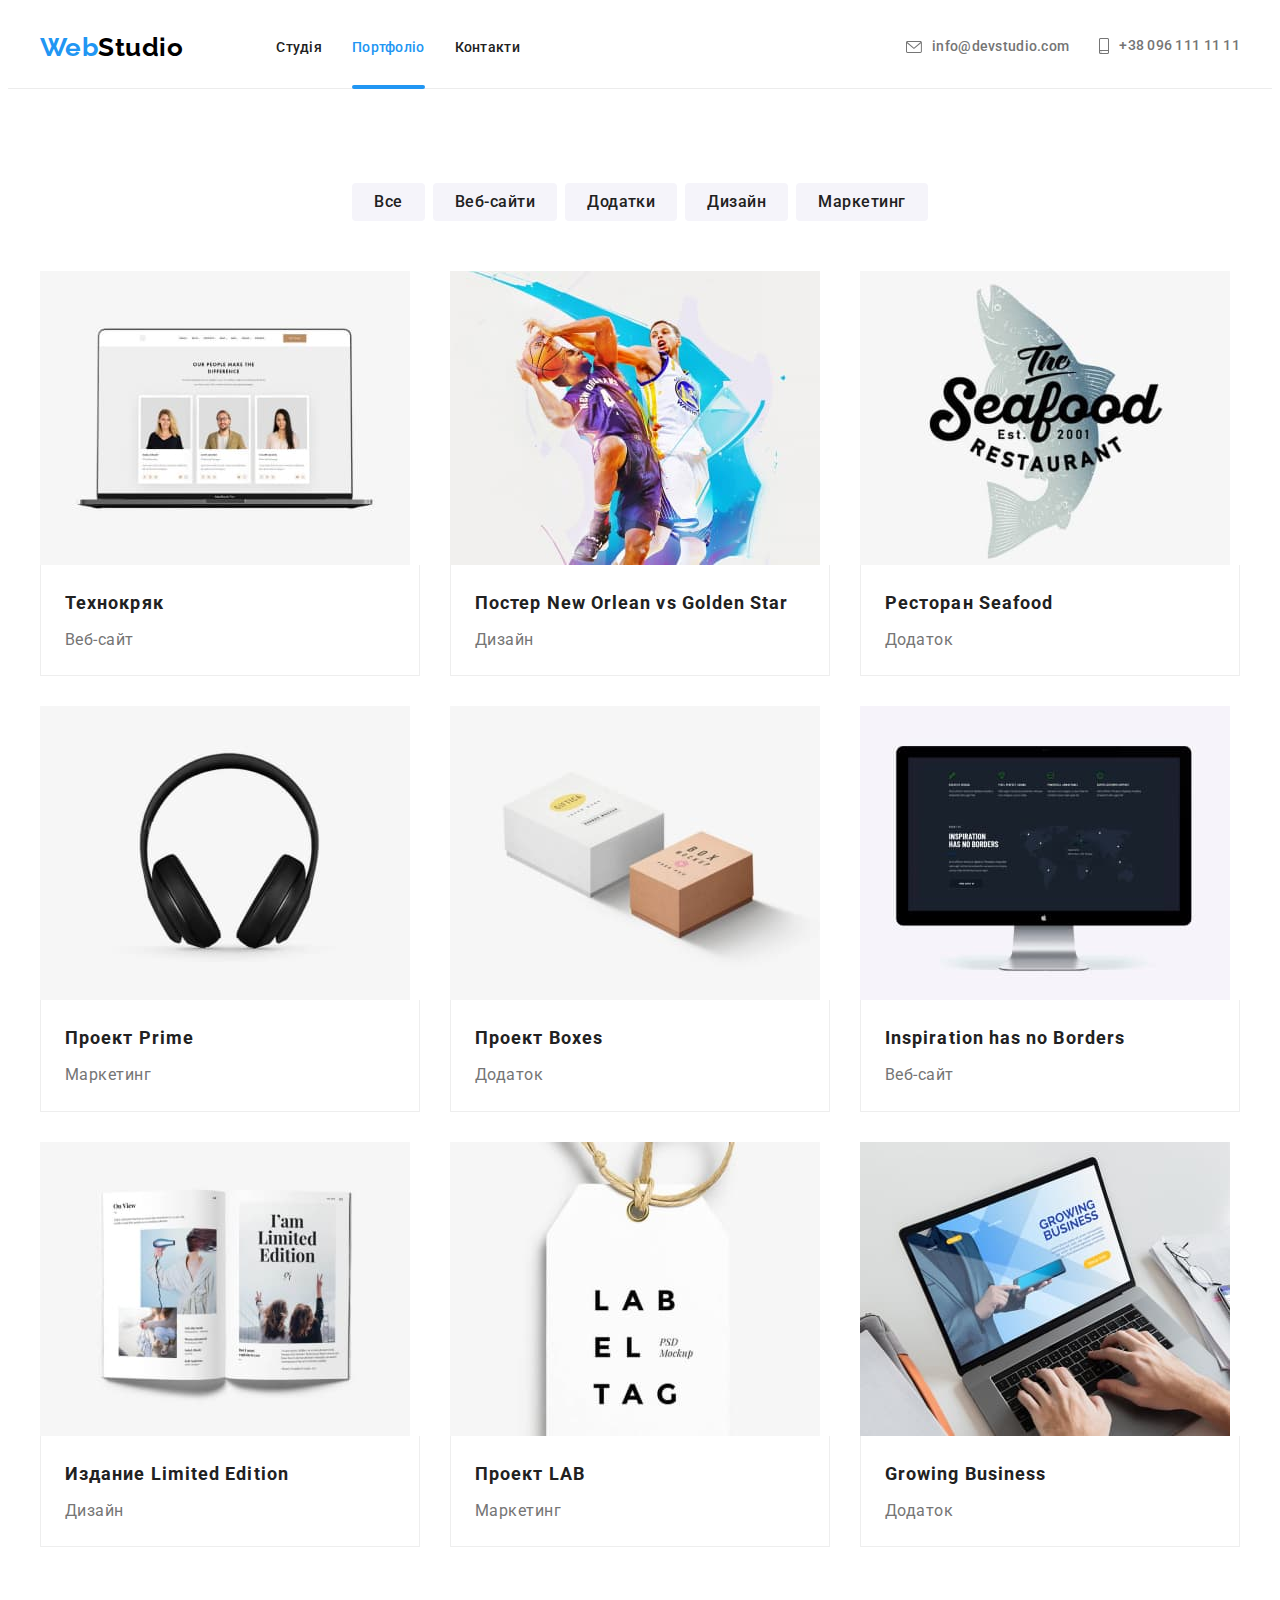
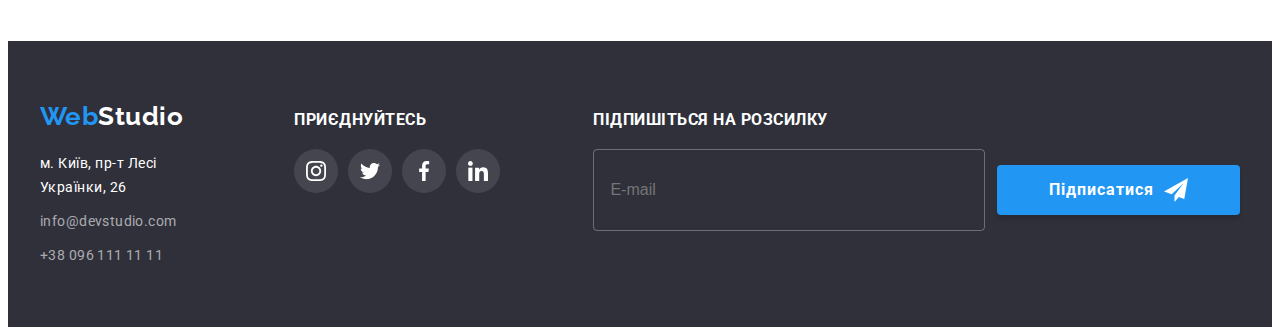
==== portfolio.html @ f442bbdc "Finished to work with a modal window and footer" ====
<!DOCTYPE html>
<html lang="uk">
  <head>
    <meta charset="UTF-8" />
    <meta http-equiv="X-UA-Compatible" content="IE=edge" />
    <meta name="viewport" content="width=device-width, initial-scale=1.0" />
    <link
      href="https://fonts.googleapis.com/css2?family=Raleway:wght@700&family=Roboto:wght@400;500;700;900&display=swap"
      rel="stylesheet"
    />
    <link
      rel="stylesheet"
      href="https://cdnjs.cloudflare.com/ajax/libs/modern-normalize/1.1.0/modern-normalize.min.css"
      integrity="sha512-wpPYUAdjBVSE4KJnH1VR1HeZfpl1ub8YT/NKx4PuQ5NmX2tKuGu6U/JRp5y+Y8XG2tV+wKQpNHVUX03MfMFn9Q=="
      crossorigin="anonymous"
      referrerpolicy="no-referrer"
    />
    <link rel="stylesheet" href="./css/style.css" />
    <title>goit-markup-hw-02</title>
  </head>
  <body>
    <!-- Шапка сайту -->
    <header class="header-page">
      <div class="container header-content">
        <nav class="header-nav">
          <a href="./index.html" class="link logo"
            ><span class="blue-text">Web</span><span class="black-text">Studio</span></a
          >

          <ul class="site-nav list">
            <li class="header-item"><a href="./index.html" class="link">Студія</a></li>
            <li class="header-item">
              <a href="./portfolio.html" class="link current">Портфоліо</a>
            </li>
            <li class="header-item"><a href="" class="link">Контакти</a></li>
          </ul>
        </nav>
        <ul class="tel-mail list">
          <li class="header-item">
            <a href="mailto:info@devstudio.com" class="mail-link link">
              <svg class="header-icon-envelope" width="16" height="12">
                <use href="./images/icons.svg#icon-envelope"></use>
              </svg>
              info@devstudio.com
            </a>
          </li>
          <li class="header-item">
            <a href="tel:+380961111111" class="tel-link link"
              ><svg class="header-icon-phone" width="10" height="16">
                <use href="./images/icons.svg#icon-smartphone"></use>
              </svg>
              +38 096 111 11 11
            </a>
          </li>
        </ul>
      </div>
    </header>
    <main>
      <section class="portfolio">
        <div class="container">
          <h1 hidden>Наші розробки</h1>
          <ul class="but list">
            <li class="but-item"><button type="button" class="btn btn-item">Все</button></li>
            <li class="but-item"><button type="button" class="btn btn-item">Веб-сайти</button></li>
            <li class="but-item"><button type="button" class="btn btn-item">Додатки</button></li>
            <li class="but-item"><button type="button" class="btn btn-item">Дизайн</button></li>
            <li class="but-item"><button type="button" class="btn btn-item">Маркетинг</button></li>
          </ul>
          <ul class="development list">
            <li class="development-item">
              <a href="/" class="development-link link">
                <div class="development-thumb">
                  <img
                    src="./images/img5.jpg"
                    alt="Комп'ютер на якому зображено сайт з фотографіями людей"
                    width="370"
                    height="294"
                    class="development-photo"
                  />
                  <p class="about-resource bedcover">
                    Ресурс пропонує комплексні пропозиції з різним рівнем функціоналу та сервісів.
                    Все це дозволить відвідувачу отримати вичерпні відомості про компанію чи
                    приватну особу.
                  </p>
                </div>

                <div class="development-about">
                  <h2 class="title-project">Технокряк</h2>
                  <p class="sort-project">Веб-сайт</p>
                </div>
              </a>
            </li>
            <li class="development-item">
              <a href="/" class="development-link link"
                ><div class="development-thumb">
                  <img
                    src="./images/img6.jpg"
                    alt="Два баскетболіста,один в одного намагаються забрати м'яч"
                    width="370"
                    height="294"
                    class="development-photo"
                  />
                  <p class="about-resource bedcover">
                    Ресурс пропонує комплексні пропозиції з різним рівнем функціоналу та сервісів.
                    Все це дозволить відвідувачу отримати вичерпні відомості про компанію чи
                    приватну особу.
                  </p>
                </div>

                <div class="development-about">
                  <h2 class="title-project">Постер New Orlean vs Golden Star</h2>
                  <p class="sort-project">Дизайн</p>
                </div>
              </a>
            </li>
            <li class="development-item">
              <a href="/" class="development-link link"
                ><div class="development-thumb">
                  <img
                    src="./images/img7.jpg"
                    alt="Логотип ресторану морської їжі"
                    width="370"
                    height="294"
                    class="development-photo"
                  />
                  <p class="about-resource bedcover">
                    Ресурс пропонує комплексні пропозиції з різним рівнем функціоналу та сервісів.
                    Все це дозволить відвідувачу отримати вичерпні відомості про компанію чи
                    приватну особу.
                  </p>
                </div>

                <div class="development-about">
                  <h2 class="title-project">Ресторан Seafood</h2>
                  <p class="sort-project">Додаток</p>
                </div>
              </a>
            </li>
            <li class="development-item">
              <a href="/" class="development-link link"
                ><div class="development-thumb">
                  <img
                    src="./images/img8.jpg"
                    alt="Навушники"
                    width="370"
                    height="294"
                    class="development-photo"
                  />
                  <p class="about-resource bedcover">
                    Ресурс пропонує комплексні пропозиції з різним рівнем функціоналу та сервісів.
                    Все це дозволить відвідувачу отримати вичерпні відомості про компанію чи
                    приватну особу.
                  </p>
                </div>

                <div class="development-about">
                  <h2 class="title-project">Проект Prime</h2>
                  <p class="sort-project">Маркетинг</p>
                </div>
              </a>
            </li>
            <li class="development-item">
              <a href="/" class="development-link link"
                ><div class="development-thumb">
                  <img
                    src="./images/img9.jpg"
                    alt="Дві коробки"
                    width="370"
                    height="294"
                    class="development-photo"
                  />
                  <p class="about-resource bedcover">
                    Ресурс пропонує комплексні пропозиції з різним рівнем функціоналу та сервісів.
                    Все це дозволить відвідувачу отримати вичерпні відомості про компанію чи
                    приватну особу.
                  </p>
                </div>

                <div class="development-about">
                  <h2 class="title-project">Проект Boxes</h2>
                  <p class="sort-project">Додаток</p>
                </div>
              </a>
            </li>
            <li class="development-item">
              <a href="/" class="development-link link"
                ><div class="development-thumb">
                  <img
                    src="./images/img10.jpg"
                    alt="Екран комп'ютера Епл"
                    width="370"
                    height="294"
                    class="development-photo"
                  />
                  <p class="about-resource bedcover">
                    Ресурс пропонує комплексні пропозиції з різним рівнем функціоналу та сервісів.
                    Все це дозволить відвідувачу отримати вичерпні відомості про компанію чи
                    приватну особу.
                  </p>
                </div>

                <div class="development-about">
                  <h2 class="title-project">Inspiration has no Borders</h2>
                  <p class="sort-project">Веб-сайт</p>
                </div>
              </a>
            </li>
            <li class="development-item">
              <a href="/" class="development-link link"
                ><div class="development-thumb">
                  <img
                    src="./images/img11.jpg"
                    alt="Розгорнута книга"
                    width="370"
                    height="294"
                    class="development-photo"
                  />
                  <p class="about-resource bedcover">
                    Ресурс пропонує комплексні пропозиції з різним рівнем функціоналу та сервісів.
                    Все це дозволить відвідувачу отримати вичерпні відомості про компанію чи
                    приватну особу.
                  </p>
                </div>

                <div class="development-about">
                  <h2 class="title-project">Издание Limited Edition</h2>
                  <p class="sort-project">Дизайн</p>
                </div>
              </a>
            </li>
            <li class="development-item">
              <a href="/" class="development-link link"
                ><div class="development-thumb">
                  <img
                    src="./images/img12.jpg"
                    alt="Етикетка з надписом бренду"
                    width="370"
                    height="294"
                    class="development-photo"
                  />
                  <p class="about-resource bedcover">
                    Ресурс пропонує комплексні пропозиції з різним рівнем функціоналу та сервісів.
                    Все це дозволить відвідувачу отримати вичерпні відомості про компанію чи
                    приватну особу.
                  </p>
                </div>

                <div class="development-about">
                  <h2 class="title-project">Проект LAB</h2>
                  <p class="sort-project">Маркетинг</p>
                </div>
              </a>
            </li>
            <li class="development-item">
              <a href="/" class="development-link link"
                ><div class="development-thumb">
                  <img
                    src="./images/img13.jpg"
                    alt="Руки людини на клавіатурі ноутбука"
                    width="370"
                    height="294"
                    class="development-photo"
                  />
                  <p class="about-resource bedcover">
                    Ресурс пропонує комплексні пропозиції з різним рівнем функціоналу та сервісів.
                    Все це дозволить відвідувачу отримати вичерпні відомості про компанію чи
                    приватну особу.
                  </p>
                </div>

                <div class="development-about">
                  <h2 class="title-project">Growing Business</h2>
                  <p class="sort-project">Додаток</p>
                </div>
              </a>
            </li>
          </ul>
        </div>
      </section>
    </main>
    <!-- Футер -->
    <footer class="footer">
      <div class="container footer-box">
        <div class="footer-address">
          <a href="/" class="link"
            ><span class="blue-text">Web</span><span class="white-text">Studio</span></a
          >
          <address class="address-view">
            м. Київ, пр-т Лесі Українки, 26
            <ul class="tel-mail list">
              <li><a href="mailto:info@devstudio.com" class="link mail">info@devstudio.com</a></li>
              <li class="contacts">
                <a href="tel:+380961111111" class="link tel">+38 096 111 11 11</a>
              </li>
            </ul>
          </address>
        </div>
        <div class="footer-join">
          <h3 class="footer-title">ПРИЄДНУЙТЕСЬ</h3>
          <ul class="footer-soc-list list">
            <li class="footer-soc-item">
              <a href="" class="footer-soc-link link">
                <svg class="footer-soc-icon" width="20" height="20">
                  <use href="./images/icons.svg#icon-instagram"></use>
                </svg>
              </a>
            </li>
            <li class="footer-soc-item">
              <a href="" class="footer-soc-link link">
                <svg class="footer-soc-icon" width="20" height="20">
                  <use href="./images/icons.svg#icon-twitter"></use>
                </svg>
              </a>
            </li>
            <li class="footer-soc-item">
              <a href="" class="footer-soc-link link">
                <svg class="footer-soc-icon" width="20" height="20">
                  <use href="./images/icons.svg#icon-facebook"></use>
                </svg>
              </a>
            </li>
            <li class="footer-soc-item">
              <a href="" class="footer-soc-link link">
                <svg class="footer-soc-icon" width="20" height="20">
                  <use href="./images/icons.svg#icon-linkedin"></use>
                </svg>
              </a>
            </li>
          </ul>
        </div>
        <div class="box-footer-form">
          <p class="footer-title">Підпишіться на розсилку</p>
          <form class="footer-form">
            <input class="join-input" type="email" value="" name="email" placeholder="E-mail" />
            <button type="submit" class="btn form-btn">
              <span>Підписатися</span>
              <svg class="btn-icon" width="24" height="24">
                <use href="./images/icons.svg#icon-icon-send"></use>
              </svg>
            </button>
          </form>
        </div>
      </div>
    </footer>
  </body>
</html>
---- css/style.css ----
/* Головний колір тексту  #757575 */
/* Другорядний колір тексту #212121 */
/* Білий #FFFFFF */
/* Акцент #2196F3 */
/* Другорядний колір фону #F5F4FA */

:root {
  --main-text-color: #757575;
  --secondary-text-color: #212121;
  --accent-color: #2196f3;
  --main-bg-color: #ffffff;
  --secondary-bg-color: #f5f4fa;
}

body {
  font-family: 'Roboto', sans-serif;
  letter-spacing: 0.03em;

  color: var(--main-text-color);
  background: var(--main-bg-color);
}

.list {
  padding: 0;
  margin: 0;
  list-style: none;
}

h1,
h2,
h3,
h4,
p {
  margin-top: 0;
  margin-bottom: 0;
}

.visually-hidden {
  position: absolute;
  white-space: nowrap;
  width: 1px;
  height: 1px;
  overflow: hidden;
  border: 0;
  padding: 0;
  clip: (0 0 0 0);
  clip-path: inset(50%);
  margin: -1px;
}

.container {
  width: 1200px;
  padding-left: 15px;
  padding-right: 15px;
  margin: 0 auto;
  /* outline: solid 2px tomato; */
}

.header-page {
  border-bottom: 1px solid #ececec;
}

.link.logo {
  padding-top: 24px;
  padding-bottom: 25px;
  margin-right: 93px;
}

.header-nav {
  display: flex;
}

.header-content {
  display: flex;
  align-items: center;
}

.site-nav {
  display: flex;
}

.header-page .tel-mail {
  display: flex;
  margin-left: auto;
}

.header-item:not(:last-child) {
  margin-right: 30px;
}

.link {
  text-decoration: none;
}

/*-----------------                   --------------*/
/*----------------- Logo and Site nav --------------*/
/*-----------------                  --------------*/

/* Colors for span */
.blue-text {
  font-family: 'Raleway', sans-serif;
  font-weight: 700;
  font-size: 26px;
  line-height: 1.2;
  color: #2196f3;
}

.black-text {
  color: #000000;
  font-family: 'Raleway', sans-serif;
  font-weight: 700;
  font-size: 26px;
  line-height: 1.2;
}

.white-text {
  color: #ffffff;
  font-family: 'Raleway', sans-serif;
  font-weight: 700;
  font-size: 26px;
  line-height: 1.2;
}

.site-nav .link {
  display: block;
  padding-top: 32px;
  padding-bottom: 32px;

  font-weight: 500;
  font-size: 14px;
  line-height: 1.1;
  letter-spacing: 0.02em;
  color: var(--secondary-text-color);

  transition: color 250ms cubic-bezier(0.4, 0, 0.2, 1);
}
.site-nav .link:hover,
.site-nav .link:focus {
  color: var(--accent-color);
  outline: none;
}
.site-nav .link.current {
  color: var(--accent-color);
}

.link.current {
  position: relative;
}

.current::after {
  content: '';
  display: block;
  position: absolute;
  left: 0;
  bottom: -2px;
  width: 100%;
  height: 4px;
  border-radius: 2px;
  background-color: var(--accent-color);
}

.tel-mail .link {
  display: inline-flex;
  align-items: center;

  font-weight: 500;
  font-size: 14px;
  line-height: 1.1;
  letter-spacing: 0.02em;
  color: var(--main-text-color);

  transition: color 250ms cubic-bezier(0.4, 0, 0.2, 1);
}

.tel-mail .link:hover,
.tel-mail .link:focus {
  color: var(--accent-color);
  outline: none;
}

.header-item {
  fill: var(--main-text-color);
}

.header-icon-envelope,
.header-icon-phone {
  transition: fill 250ms cubic-bezier(0.4, 0, 0.2, 1);
}

.mail-link:hover .header-icon-envelope,
.mail-link:focus .header-icon-envelope {
  fill: var(--accent-color);
}

.tel-link:hover .header-icon-phone,
.tel-link:focus .header-icon-phone {
  fill: var(--accent-color);
}

.header-item .link {
  gap: 10px;

  transition: color 250ms cubic-bezier(0.4, 0, 0.2, 1);
}

/*-----------------                   --------------*/
/*-----------------      HERO        --------------*/
/*-----------------                 --------------*/
.hero {
  text-align: center;
  padding-top: 200px;
  padding-bottom: 200px;

  background-color: #2f303a;
}

.overlay {
  max-width: 1600px;
  max-height: 600px;
  margin-left: auto;
  margin-right: auto;

  background-image: linear-gradient(rgba(47, 48, 58, 0.4), rgba(47, 48, 58, 0.4)),
    url(../images/bg_hero.jpg);
  background-repeat: no-repeat;
  background-size: cover;
}

.hero-title {
  margin: 0 auto 30px;
}

.hero .hero-title {
  font-weight: 900;
  font-size: 44px;
  line-height: 1.4;
  letter-spacing: 0.06em;
  text-transform: uppercase;

  color: #ffffff;
}

.btn.btn-hero {
  min-width: 216px;
  box-shadow: 0px 4px 4px rgba(0, 0, 0, 0.15);
  border-radius: 4px;
  padding: 10px 32px;
}

.btn {
  font-family: inherit;
  font-weight: 700;
  font-size: 16px;
  line-height: 1.9;
  text-align: center;
  letter-spacing: 0.06em;
  cursor: pointer;
  border: none;
  color: #ffffff;
  background-color: var(--accent-color);
  outline: none;

  transition: background-color 250ms cubic-bezier(0.4, 0, 0.2, 1);
}

.btn:hover,
.btn:focus {
  background-color: #188ce8;
}

.back-drop {
  position: fixed;
  top: 0;
  left: 0;
  width: 100%;
  height: 100%;

  background-color: rgba(0, 0, 0, 0.2);

  transition: opacity 250ms cubic-bezier(0.4, 0, 0.2, 1),
    visibility 250ms cubic-bezier(0.4, 0, 0.2, 1);
}

.back-drop.is-hidden .modal {
  transform: translate(-50%, -50%) scale(0);
}

.is-hidden {
  opacity: 0;
  visibility: hidden;
  pointer-events: none;
}

.modal {
  /* display: inline-flex; */
  padding: 40px;
  position: absolute;
  top: 50%;
  left: 50%;
  width: 528px;
  min-height: 581px;

  border-radius: 4px;
  box-shadow: 1px 0px 2px rgba(0, 0, 0, 0.2), 1px 0px 1px rgba(0, 0, 0, 0.14),
    3px 0px 1px rgba(0, 0, 0, 0.12);
  background-color: var(--main-bg-color);

  transform: translate(-50%, -50%) scale(1);
  transition: transform 250ms cubic-bezier(0.4, 0, 0.2, 1);
}

.btn-hero-close {
  display: flex;
  justify-content: center;
  align-items: center;
  position: absolute;
  right: 8px;
  top: 8px;
  width: 30px;
  height: 30px;
  border: 1px solid rgba(0, 0, 0, 0.1);
  border-radius: 50%;
  background-color: transparent;
  cursor: pointer;
  outline: none;
}

.modal-exit {
  transition: fill 250ms cubic-bezier(0.4, 0, 0.2, 1);
}

.btn-hero-close:hover .modal-exit,
.btn-hero-close:focus .modal-exit {
  fill: var(--accent-color);
}

.modal-title {
  text-align: center;
  margin-bottom: 12px;

  font-weight: 700;
  font-size: 20px;
  line-height: 1.17;

  color: var(--secondary-text-color);
}

.modal-label {
  display: inline-block;
  margin-bottom: 4px;
}

.container-inputs {
  display: block;
  margin-bottom: 10px;
  position: relative;
}

.modal-input {
  width: 100%;
  height: 40px;
  padding: 12px 12px 12px 42px;

  border: 1px solid rgba(33, 33, 33, 0.2);
  border-radius: 4px;
  transition: border-color 250ms cubic-bezier(0.4, 0, 0.2, 1);
  cursor: pointer;
  outline: none;
}

.modal-input:not(:placeholder-shown) {
  border-color: var(--accent-color);
}

.modal-input:not(:placeholder-shown) + .modal-icons {
  fill: var(--accent-color);
}

.modal-input:focus {
  border-color: var(--accent-color);
}

.modal-input:focus + .modal-icons {
  fill: var(--accent-color);
}

.container-inputs:hover .modal-icons {
  fill: var(--accent-color);
}

.container-inputs:hover .modal-input {
  border-color: var(--accent-color);
}

/* 
.modal-input:not(:focus):not(:placeholder-shown):valid {
  background-color: rgb(151, 169, 125);
}

.modal-input:not(:focus):not(:placeholder-shown):invalid {
  background-color: rgb(213, 133, 133);
} */

.comment {
  width: 100%;
  height: 120px;
  padding: 12px 16px;
  margin-bottom: 20px;

  font-size: 12px;
  line-height: 1.17;
  letter-spacing: 0.01em;
  border: 1px solid rgba(33, 33, 33, 0.2);
  border-radius: 4px;
  resize: none;
  outline: none;
  transition: border-color 250ms cubic-bezier(0.4, 0, 0.2, 1);
}

.comment::placeholder {
  font-size: 12px;
  line-height: 1.17;
  letter-spacing: 0.01em;
  color: rgba(117, 117, 117, 0.5);
}

.comment:not(:placeholder-shown) {
  border-color: var(--accent-color);
}

.comment:hover,
.comment:focus {
  border-color: var(--accent-color);
}

.agree {
  display: flex;
  margin-bottom: 30px;
  align-items: center;
  justify-content: center;
  font-weight: 400;
  font-size: 14px;
  line-height: 1.7;
}

/* .agree::before {
  content: '';
  width: 16px;
  height: 15px;
  margin-right: 7px;

  border-radius: 2px;
  border: 2px solid var(--secondary-text-color);
}

.modal-checkbox:checked + .agree::before {
  background-color: var(--accent-color);
  border: none;
  background-image: url(../images/check.svg);
} */

.agree span {
  display: flex;
  align-items: center;
  justify-content: center;

  width: 16px;
  height: 15px;
  margin-right: 7px;

  border-radius: 2px;
  border: 2px solid var(--secondary-text-color);
}

.agree-icon {
  fill: transparent;
}

.modal-checkbox:checked + .agree span {
  background-color: var(--accent-color);
  border: none;
}

.modal-checkbox:checked + .agree span .agree-icon {
  fill: var(--main-bg-color);
}

.agree-link {
  color: var(--accent-color);
}

.container-checkbox {
  display: flex;
  flex-direction: column;
}

.form-btn {
  display: flex;
  align-items: center;
  min-width: 200px;
  min-height: 50px;
  padding: 10px 52px;
  margin-left: auto;
  margin-right: auto;

  border-radius: 4px;
  box-shadow: 0px 4px 4px rgba(0, 0, 0, 0.15);
}

.modal-icons {
  position: absolute;
  left: 12px;
  top: 50%;
  transform: translateY(-50%);
  transition: fill 250ms cubic-bezier(0.4, 0, 0.2, 1);
}

/*-----------------                   --------------*/
/*-----------------   SECTIONS       --------------*/
/*-----------------                  --------------*/

.section.features {
  padding-top: 94px;
  padding-bottom: 94px;
}

.list.features {
  display: flex;
}

.features-item {
  width: 270px;
}

.features-icons {
  display: flex;
  justify-content: center;
  align-items: center;
  height: 120px;
  margin-bottom: 30px;

  border-radius: 4px;
  background-color: var(--secondary-bg-color);
}

/* .features-item::before {
  display: block;
  margin-bottom: 30px;
  border-radius: 4px;
  content: '';
  height: 120px;
  background-repeat: no-repeat;
  background-position: center;
  background-color: var(--secondary-bg-color);
} */

/* .icon-antenna::before {
  background-image: url(../images/antenna.svg);
}

.icon-clock::before {
  background-image: url(../images/clock.svg);
}

.icon-diagram::before {
  background-image: url(../images/diagram.svg);
}

.icon-astronaut::before {
  background-image: url(../images/astronaut.svg);
} */

.features-item:not(:last-child) {
  margin-right: 30px;
}

.section-work {
  padding-bottom: 94px;
}

.section-title {
  text-align: center;
  font-weight: 700;
  font-size: 36px;
  line-height: 1.2;
  color: var(--secondary-text-color);
}

.section-title.work {
  margin-bottom: 50px;
}

.work.list {
  display: flex;
}

.work-photo {
  display: block;
}

.work-item {
  width: calc((100% - 60px) / 3);
}

.work-item:not(:last-child) {
  margin-right: 30px;
}

.work-thumb {
  position: relative;
}

.about-work-item {
  position: absolute;
  display: flex;
  align-items: center;
  justify-content: center;
  bottom: 0;
  width: 100%;
  height: 70px;

  background-color: rgba(47, 48, 58, 0.8);
}

.about-work-text {
  text-align: center;
  text-transform: uppercase;
  font-weight: 700;
  font-size: 14px;
  line-height: 1.14;

  color: var(--main-bg-color);
}

.title {
  margin-bottom: 10px;

  font-weight: 700;
  font-size: 14px;
  line-height: 1.1;
  text-transform: uppercase;

  color: var(--secondary-text-color);
}

.variable-section {
  padding-top: 94px;
  padding-bottom: 94px;

  background-color: var(--secondary-bg-color);
}

.team {
  margin-bottom: 50px;
}

.team-roster {
  display: flex;
  flex-wrap: wrap;
}

.team-item {
  width: calc((100% - 90px) / 4);
  border-radius: 0px 0px 4px 4px;
  box-shadow: 0px 2px 1px rgba(0, 0, 0, 0.2), 0px 1px 1px rgba(0, 0, 0, 0.14),
    0px 1px 3px rgba(0, 0, 0, 0.12);
}

.team-item:not(:last-child) {
  margin-right: 30px;
}

.team-frame {
  padding-top: 30px;
  padding-bottom: 30px;
  border-radius: 0px 0px 4px 4px;
  background: #ffffff;
}

.title-person {
  margin-bottom: 10px;

  font-weight: 500;
  font-size: 16px;
  line-height: 1.2;
  text-align: center;

  color: var(--secondary-text-color);
}

.person-photo {
  display: block;
}

.description-text {
  font-weight: 400;
  font-size: 14px;
  line-height: 1.7;
}

.qualification {
  margin-bottom: 16px;

  font-weight: 400;
  font-size: 16px;
  line-height: 1.2;
  text-align: center;
}

.social-networks {
  display: flex;
  justify-content: center;
  gap: 10px;
}

.social-networks-link {
  width: 44px;
  height: 44px;
  border-radius: 50%;
  /* background-color: tomato; */
  display: flex;
  justify-content: center;
  align-items: center;

  transition: background-color 250ms cubic-bezier(0.4, 0, 0.2, 1);
}

.social-networks-link:hover,
.social-networks-link:focus {
  background-color: var(--accent-color);
  outline: none;
}

.social-networks-icon,
.customers-icon {
  fill: rgba(175, 177, 184, 1);

  transition: fill 250ms cubic-bezier(0.4, 0, 0.2, 1);
}

.social-networks-link:hover .social-networks-icon,
.social-networks-link:focus .social-networks-icon {
  fill: var(--main-bg-color);
}

.section-customers {
  padding-top: 96px;
  padding-bottom: 94px;
}

.section-title.customers {
  margin-bottom: 50px;
}

.customers-list {
  display: flex;
  flex-wrap: wrap;
  justify-content: center;
  gap: 30px;
}

/* .customers-item:not(:last-child) {
  margin-right: 30px;
} */

.customers-link {
  display: flex;
  align-items: center;
  justify-content: center;

  width: 170px;
  height: 92px;
  border: solid 1px rgba(175, 177, 184, 1);
  border-radius: 4px;

  transition: border 250ms cubic-bezier(0.4, 0, 0.2, 1);
}

.customers-link:hover,
.customers-link:focus {
  border: solid 1px var(--accent-color);
  outline: none;
}

.customers-link:hover .customers-icon,
.customers-link:focus .customers-icon {
  fill: var(--accent-color);
}

/*-----------------                   --------------*/
/*-----------------       Footer     --------------*/
/*-----------------                  --------------*/
.footer {
  background-color: #2f303a;
  padding-top: 60px;
  padding-bottom: 60px;
}

.address-view {
  margin-top: 20px;

  color: #ffffff;
  font-style: normal;
  font-weight: 400;
  font-size: 14px;
  line-height: 1.7;
}

.address-view .tel-mail {
  margin-top: 10px;
}

address .tel-mail .link {
  color: rgba(255, 255, 255, 0.6);
  font-style: normal;
  font-weight: 400;
  font-size: 14px;
  line-height: 1.7;
  letter-spacing: 0.03em;
}

.contacts {
  margin-top: 10px;
}

.footer-box {
  display: flex;
  align-items: baseline;
}

.footer-address {
  margin-right: 70px;
}

.footer-join {
  margin-right: 93px;
}

.footer-title {
  margin-bottom: 20px;

  color: rgba(255, 255, 255, 1);
  font-weight: 700;
  font-size: 16px;
  line-height: 1.14;
  text-align: left;
  text-transform: uppercase;
}

.footer-soc-list {
  display: flex;
  gap: 10px;
}

.footer-soc-link {
  display: flex;
  align-items: center;
  justify-content: center;

  width: 44px;
  height: 44px;
  background-color: rgba(255, 255, 255, 0.1);
  border-radius: 50%;

  transition: background-color 250ms cubic-bezier(0.4, 0, 0.2, 1);
}

.footer-soc-icon {
  fill: var(--main-bg-color);
}

.footer-soc-link:hover,
.footer-soc-link:focus {
  background-color: var(--accent-color);
  outline: none;
}

.footer-soc-link:hover .footer-soc-icon,
.footer-soc-link:focus .footer-soc-icon {
  fill: var(--main-bg-color);
}

.footer-form {
  display: inline-flex;
  align-items: center;
}

.footer-label {
  display: block;
  margin-bottom: 20px;

  color: rgba(255, 255, 255, 1);
  font-weight: 700;
  font-size: 16px;
  line-height: 1.14;
  text-align: left;
  text-transform: uppercase;
}

.join-input {
  width: 358px;
  height: 50px;
  padding: 15px 16px;
  margin-right: 12px;
  font-size: 16px;
  line-height: 1.25;
  color: rgba(255, 255, 255, 0.6);

  border-radius: 4px;
  border: 1px solid rgba(255, 255, 255, 0.3);
  background-color: transparent;
  outline: none;
}

.btn-icon {
  margin-left: 10px;
}

/*                      */
/* Second page of Site */
/*                    */
.portfolio {
  padding-top: 94px;
  padding-bottom: 94px;
}

.development.list {
  display: flex;
  flex-wrap: wrap;
}

.development-item {
  width: calc((100% - 60px) / 3);
  margin-right: 30px;
  margin-bottom: 30px;

  background: #ffffff;
}

.development-item:nth-child(3n) {
  margin-right: 0;
}

.development-item:nth-last-child(-n + 3) {
  margin-bottom: 0;
}

.development-link {
  display: block;
  transition: box-shadow 250ms cubic-bezier(0.4, 0, 0.2, 1);
}

.development-link:hover,
.development-link:focus {
  box-shadow: 0px 4px 4px rgb(0 0 0 / 25%);
  outline: none;
}

.title-project {
  color: var(--secondary-text-color);
  font-weight: 700;
  font-size: 18px;
  line-height: 2;
  letter-spacing: 0.06em;
}

.sort-project {
  margin-top: 4px;

  color: var(--main-text-color);
  font-weight: 400;
  font-size: 16px;
  line-height: 1.9;
}

.development-photo {
  display: block;
}

.development-about {
  padding: 20px 24px;
  border-right: 1px solid #eeeeee;
  border-left: 1px solid #eeeeee;
  border-bottom: 1px solid #eeeeee;
}

.but.list {
  margin-bottom: 50px;

  display: flex;
  justify-content: center;
}

.but-item:not(:last-child) {
  margin-right: 8px;
}

.but-item {
  border-radius: 4px;
  transition: box-shadow 250ms cubic-bezier(0.4, 0, 0.2, 1);
}

.but-item:hover,
.but-item:focus {
  box-shadow: 0px 4px 4px rgba(0, 0, 0, 0.25);
}

.list .btn-item {
  padding: 6px 22px;
  border-radius: 4px;
  border-color: transparent;

  background-color: var(--secondary-bg-color);
  color: var(--secondary-text-color);

  transition: box-shadow 250ms cubic-bezier(0.4, 0, 0.2, 1),
    background-color 250ms cubic-bezier(0.4, 0, 0.2, 1), color 250ms cubic-bezier(0.4, 0, 0.2, 1);
}

.list .btn-item:hover,
.list .btn-item:focus {
  box-shadow: 0px 3px 1px rgba(0, 0, 0, 0.1), 0px 1px 2px rgba(0, 0, 0, 0.08),
    0px 2px 2px rgba(0, 0, 0, 0.12);

  background-color: var(--accent-color);
  color: #ffffff;
  outline: none;
}

.portfolio .btn-item {
  font-family: inherit;
  font-weight: 500;
  font-size: 16px;
  line-height: 1.6;
  text-align: center;
  letter-spacing: 0.03em;
}

.development-thumb {
  position: relative;
  overflow: hidden;
}

.about-resource {
  display: flex;
  position: absolute;
  top: 0;
  height: 100%;
  width: 100%;
  padding: 63px 24px;

  font-weight: 400;
  font-size: 18px;
  line-height: 1.55;
  color: var(--main-bg-color);
  background-color: rgba(33, 150, 243, 0.9);

  transform: translateY(101%);
  transition: transform 250ms cubic-bezier(0.4, 0, 0.2, 1);
  overflow: auto;
}

.development-link:hover .bedcover,
.development-link:focus .bedcover {
  transform: translateY(0);
  outline: none;
}

/* .menu {
  margin-top: 200px;
  padding: 0;
  list-style: none;

  display: flex;
}

.menu-item {
  position: relative;

  margin: 15px;
  outline: 2px solid tomato;
}

.menu-link {
  display: block;
  padding: 15px;

  text-decoration: none;
  background-color: teal;
  color: #ffffff;
}

.submenu {
  position: absolute;
  left: 0%;
  top: 100%;
  width: 100%;
  padding: 10px;
  margin: 0;
  list-style: none;

  background-color: #ccc;

  display: none;
}

.menu-item:hover .submenu {
  display: block;
}

.menu-item:hover .menu-link {
  background-color: green;
} */

/* .example {
  display: flex;
  flex-direction: column;
  padding: 500px;
}

.example-link {
  display: block;
}

.btn-join {
  position: relative;
  display: inline-flex;
  align-items: center;
  justify-content: center;
  height: 50px;
  border: none;
  border-radius: 4px;
  color: #f5f4fa;

  background-color: tomato;
  transition-property: background-color;
  transition-duration: 250ms;
  transition-timing-function: cubic-bezier(0.4, 0, 0.2, 1);
  overflow: hidden;
}

.btn-join:hover,
.btn-join:focus {
  background-color: #2196f3;
}

.btn-join::before {
  content: '';
  display: inline-block;
  margin-right: 15px;
  width: 20px;
  height: 20px;

  background-image: url(../images/envelope.svg);
  background-repeat: no-repeat;
  background-size: contain;

  transition: transform 250ms cubic-bezier(0.4, 0, 0.2, 1) 1000ms;
}

.btn-join::after {
  position: absolute;
  top: 50%;
  left: 28.5%;
  content: '';
  display: inline-block;
  width: 20px;
  height: 20px;

  background-color: #eeeeee;

  transform: translateY(calc(-50% + 35px));
  transition: transform 1000ms cubic-bezier(0.4, 0, 0.2, 1) 1000ms;
}

.btn-join:hover::after {
  transform: translateY(-50%);
}

.btn-join:hover::before {
  transform: translateY(-50px);
}

.animation {
  margin-top: 10px;
  width: 100px;
  height: 100px;
  animation-name: changeBgColor;
  animation-duration: 3000ms;
  animation-iteration-count: infinite;
}

@keyframes changeBgColor {
  0% {
    background-color: teal;
  }

  50% {
    background-color: orange;
  }

  100% {
    background-color: deepskyblue;
  }
} */
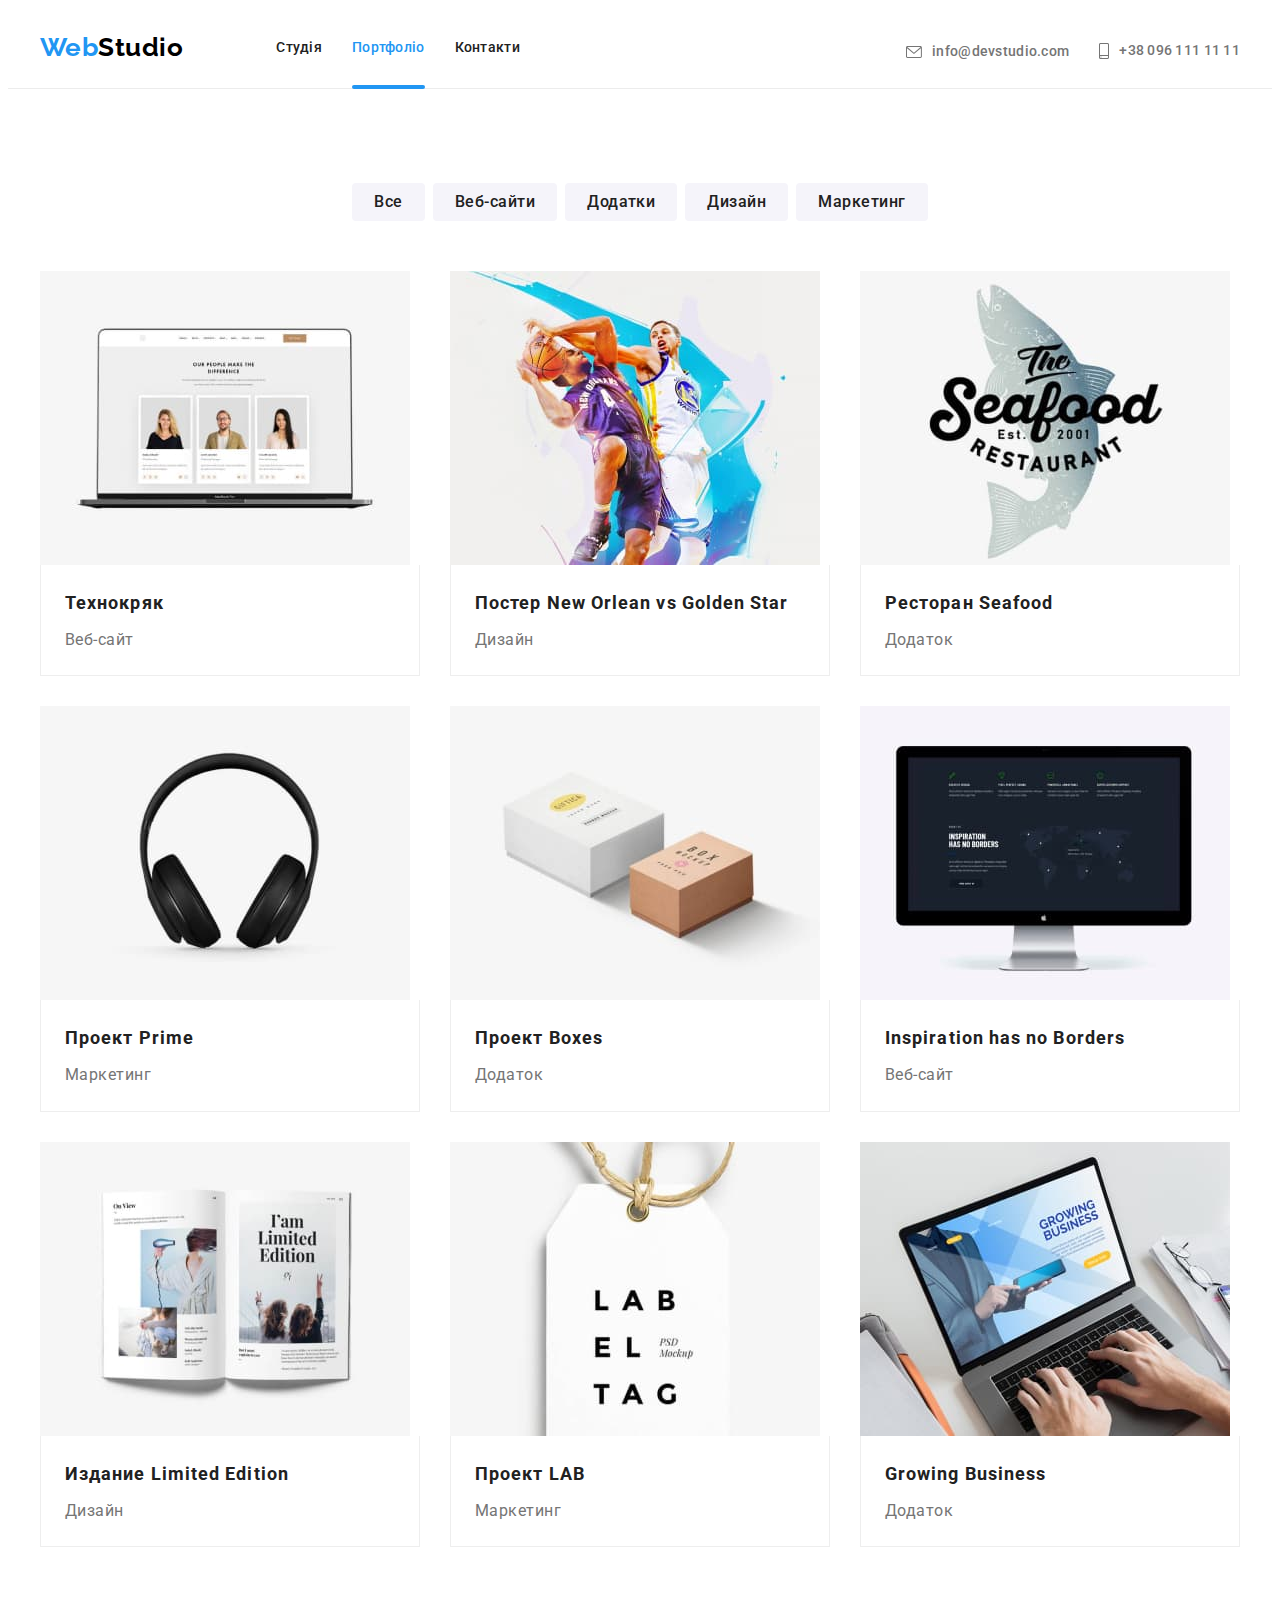
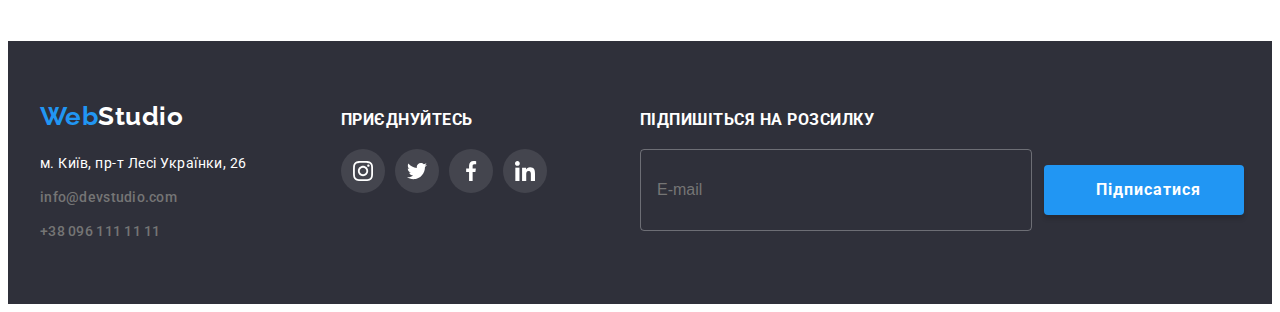
==== commit f9280494: "Finished homework number 6" ====
--- a/portfolio.html
+++ b/portfolio.html
@@ -16,6 +16,7 @@
       referrerpolicy="no-referrer"
     />
     <link rel="stylesheet" href="./css/style.css" />
+    <link rel="stylesheet" href="./css/main.min.css" />
     <title>goit-markup-hw-02</title>
   </head>
   <body>
@@ -35,7 +36,7 @@
             <li class="header-item"><a href="" class="link">Контакти</a></li>
           </ul>
         </nav>
-        <ul class="tel-mail list">
+        <ul class="contacts list">
           <li class="header-item">
             <a href="mailto:info@devstudio.com" class="mail-link link">
               <svg class="header-icon-envelope" width="16" height="12">
@@ -287,9 +288,9 @@
           >
           <address class="address-view">
             м. Київ, пр-т Лесі Українки, 26
-            <ul class="tel-mail list">
+            <ul class="contacts list">
               <li><a href="mailto:info@devstudio.com" class="link mail">info@devstudio.com</a></li>
-              <li class="contacts">
+              <li class="tel-number">
                 <a href="tel:+380961111111" class="link tel">+38 096 111 11 11</a>
               </li>
             </ul>
--- a/css/style.css
+++ b/css/style.css
@@ -3,93 +3,8 @@
 /* Білий #FFFFFF */
 /* Акцент #2196F3 */
 /* Другорядний колір фону #F5F4FA */
-
 :root {
-  --main-text-color: #757575;
-  --secondary-text-color: #212121;
-  --accent-color: #2196f3;
-  --main-bg-color: #ffffff;
-  --secondary-bg-color: #f5f4fa;
-}
-
-body {
-  font-family: 'Roboto', sans-serif;
-  letter-spacing: 0.03em;
-
-  color: var(--main-text-color);
-  background: var(--main-bg-color);
-}
-
-.list {
-  padding: 0;
-  margin: 0;
-  list-style: none;
-}
-
-h1,
-h2,
-h3,
-h4,
-p {
-  margin-top: 0;
-  margin-bottom: 0;
-}
-
-.visually-hidden {
-  position: absolute;
-  white-space: nowrap;
-  width: 1px;
-  height: 1px;
-  overflow: hidden;
-  border: 0;
-  padding: 0;
-  clip: (0 0 0 0);
-  clip-path: inset(50%);
-  margin: -1px;
-}
-
-.container {
-  width: 1200px;
-  padding-left: 15px;
-  padding-right: 15px;
-  margin: 0 auto;
-  /* outline: solid 2px tomato; */
-}
-
-.header-page {
-  border-bottom: 1px solid #ececec;
-}
-
-.link.logo {
-  padding-top: 24px;
-  padding-bottom: 25px;
-  margin-right: 93px;
-}
-
-.header-nav {
-  display: flex;
-}
-
-.header-content {
-  display: flex;
-  align-items: center;
-}
-
-.site-nav {
-  display: flex;
-}
-
-.header-page .tel-mail {
-  display: flex;
-  margin-left: auto;
-}
-
-.header-item:not(:last-child) {
-  margin-right: 30px;
-}
-
-.link {
-  text-decoration: none;
+  --main-transition-duration: 250ms;
 }
 
 /*-----------------                   --------------*/
@@ -97,176 +12,14 @@
 /*-----------------                  --------------*/
 
 /* Colors for span */
-.blue-text {
-  font-family: 'Raleway', sans-serif;
-  font-weight: 700;
-  font-size: 26px;
-  line-height: 1.2;
-  color: #2196f3;
-}
-
-.black-text {
-  color: #000000;
-  font-family: 'Raleway', sans-serif;
-  font-weight: 700;
-  font-size: 26px;
-  line-height: 1.2;
-}
-
-.white-text {
-  color: #ffffff;
-  font-family: 'Raleway', sans-serif;
-  font-weight: 700;
-  font-size: 26px;
-  line-height: 1.2;
-}
-
-.site-nav .link {
-  display: block;
-  padding-top: 32px;
-  padding-bottom: 32px;
-
-  font-weight: 500;
-  font-size: 14px;
-  line-height: 1.1;
-  letter-spacing: 0.02em;
-  color: var(--secondary-text-color);
-
-  transition: color 250ms cubic-bezier(0.4, 0, 0.2, 1);
-}
-.site-nav .link:hover,
-.site-nav .link:focus {
-  color: var(--accent-color);
-  outline: none;
-}
-.site-nav .link.current {
-  color: var(--accent-color);
-}
-
-.link.current {
-  position: relative;
-}
-
-.current::after {
-  content: '';
-  display: block;
-  position: absolute;
-  left: 0;
-  bottom: -2px;
-  width: 100%;
-  height: 4px;
-  border-radius: 2px;
-  background-color: var(--accent-color);
-}
-
-.tel-mail .link {
-  display: inline-flex;
-  align-items: center;
-
-  font-weight: 500;
-  font-size: 14px;
-  line-height: 1.1;
-  letter-spacing: 0.02em;
-  color: var(--main-text-color);
-
-  transition: color 250ms cubic-bezier(0.4, 0, 0.2, 1);
-}
-
-.tel-mail .link:hover,
-.tel-mail .link:focus {
-  color: var(--accent-color);
-  outline: none;
-}
-
-.header-item {
-  fill: var(--main-text-color);
-}
-
-.header-icon-envelope,
-.header-icon-phone {
-  transition: fill 250ms cubic-bezier(0.4, 0, 0.2, 1);
-}
-
-.mail-link:hover .header-icon-envelope,
-.mail-link:focus .header-icon-envelope {
-  fill: var(--accent-color);
-}
-
-.tel-link:hover .header-icon-phone,
-.tel-link:focus .header-icon-phone {
-  fill: var(--accent-color);
-}
-
-.header-item .link {
-  gap: 10px;
-
-  transition: color 250ms cubic-bezier(0.4, 0, 0.2, 1);
-}
 
 /*-----------------                   --------------*/
 /*-----------------      HERO        --------------*/
 /*-----------------                 --------------*/
-.hero {
-  text-align: center;
-  padding-top: 200px;
-  padding-bottom: 200px;
-
-  background-color: #2f303a;
-}
-
-.overlay {
-  max-width: 1600px;
-  max-height: 600px;
-  margin-left: auto;
-  margin-right: auto;
-
-  background-image: linear-gradient(rgba(47, 48, 58, 0.4), rgba(47, 48, 58, 0.4)),
-    url(../images/bg_hero.jpg);
-  background-repeat: no-repeat;
-  background-size: cover;
-}
-
-.hero-title {
-  margin: 0 auto 30px;
-}
-
-.hero .hero-title {
-  font-weight: 900;
-  font-size: 44px;
-  line-height: 1.4;
-  letter-spacing: 0.06em;
-  text-transform: uppercase;
-
-  color: #ffffff;
-}
-
-.btn.btn-hero {
-  min-width: 216px;
-  box-shadow: 0px 4px 4px rgba(0, 0, 0, 0.15);
-  border-radius: 4px;
-  padding: 10px 32px;
-}
-
-.btn {
-  font-family: inherit;
-  font-weight: 700;
-  font-size: 16px;
-  line-height: 1.9;
-  text-align: center;
-  letter-spacing: 0.06em;
-  cursor: pointer;
-  border: none;
-  color: #ffffff;
-  background-color: var(--accent-color);
-  outline: none;
-
-  transition: background-color 250ms cubic-bezier(0.4, 0, 0.2, 1);
-}
-
-.btn:hover,
-.btn:focus {
-  background-color: #188ce8;
-}
+
+/*-----------------                   --------------*/
+/*-----------------      MODAL       --------------*/
+/*-----------------                 --------------*/
 
 .back-drop {
   position: fixed;
@@ -298,7 +51,7 @@
   top: 50%;
   left: 50%;
   width: 528px;
-  min-height: 581px;
+  height: 581px;
 
   border-radius: 4px;
   box-shadow: 1px 0px 2px rgba(0, 0, 0, 0.2), 1px 0px 1px rgba(0, 0, 0, 0.14),
@@ -345,9 +98,18 @@
   color: var(--secondary-text-color);
 }
 
+.modal-form {
+  display: flex;
+  flex-direction: column;
+}
+
 .modal-label {
   display: inline-block;
   margin-bottom: 4px;
+
+  font-size: 12px;
+  line-height: 1.17;
+  letter-spacing: 0.01em;
 }
 
 .container-inputs {
@@ -424,9 +186,9 @@
   color: rgba(117, 117, 117, 0.5);
 }
 
-.comment:not(:placeholder-shown) {
+/* .comment:not(:placeholder-shown) {
   border-color: var(--accent-color);
-}
+} */
 
 .comment:hover,
 .comment:focus {
@@ -441,6 +203,19 @@
   font-weight: 400;
   font-size: 14px;
   line-height: 1.7;
+  transition: color 250ms var(--main-transition-timing-function);
+}
+
+.modal-checkbox:focus + .agree span {
+  border-color: var(--accent-color);
+}
+
+.modal-checkbox:focus + .agree {
+  color: var(--accent-color);
+}
+
+.modal-checkbox:focus + .agree .agree-link {
+  color: var(--main-text-color);
 }
 
 /* .agree::before {
@@ -470,6 +245,7 @@
 
   border-radius: 2px;
   border: 2px solid var(--secondary-text-color);
+  transition: border-color 250ms var(--main-transition-timing-function);
 }
 
 .agree-icon {
@@ -487,6 +263,7 @@
 
 .agree-link {
   color: var(--accent-color);
+  transition: color 250ms var(--main-transition-timing-function);
 }
 
 .container-checkbox {
@@ -497,8 +274,8 @@
 .form-btn {
   display: flex;
   align-items: center;
-  min-width: 200px;
-  min-height: 50px;
+  width: 200px;
+  height: 50px;
   padding: 10px 52px;
   margin-left: auto;
   margin-right: auto;
@@ -512,7 +289,7 @@
   left: 12px;
   top: 50%;
   transform: translateY(-50%);
-  transition: fill 250ms cubic-bezier(0.4, 0, 0.2, 1);
+  transition: fill 250ms var(--main-transition-timing-function);
 }
 
 /*-----------------                   --------------*/
@@ -823,12 +600,17 @@
   margin-top: 10px;
 }
 
+.contacts.list {
+  margin-top: 10px;
+}
+
 .footer-box {
   display: flex;
   align-items: baseline;
 }
 
 .footer-address {
+  min-width: 231px;
   margin-right: 70px;
 }
 
@@ -1066,140 +848,6 @@
   outline: none;
 }
 
-/* .menu {
-  margin-top: 200px;
-  padding: 0;
-  list-style: none;
-
-  display: flex;
-}
-
-.menu-item {
-  position: relative;
-
-  margin: 15px;
-  outline: 2px solid tomato;
-}
-
-.menu-link {
-  display: block;
-  padding: 15px;
-
-  text-decoration: none;
-  background-color: teal;
-  color: #ffffff;
-}
-
-.submenu {
-  position: absolute;
-  left: 0%;
-  top: 100%;
-  width: 100%;
-  padding: 10px;
-  margin: 0;
-  list-style: none;
-
-  background-color: #ccc;
-
-  display: none;
-}
-
-.menu-item:hover .submenu {
-  display: block;
-}
-
-.menu-item:hover .menu-link {
-  background-color: green;
-} */
-
-/* .example {
-  display: flex;
-  flex-direction: column;
-  padding: 500px;
-}
-
-.example-link {
-  display: block;
-}
-
-.btn-join {
-  position: relative;
-  display: inline-flex;
-  align-items: center;
-  justify-content: center;
-  height: 50px;
-  border: none;
-  border-radius: 4px;
-  color: #f5f4fa;
-
-  background-color: tomato;
-  transition-property: background-color;
-  transition-duration: 250ms;
-  transition-timing-function: cubic-bezier(0.4, 0, 0.2, 1);
-  overflow: hidden;
-}
-
-.btn-join:hover,
-.btn-join:focus {
-  background-color: #2196f3;
-}
-
-.btn-join::before {
-  content: '';
-  display: inline-block;
-  margin-right: 15px;
-  width: 20px;
-  height: 20px;
-
-  background-image: url(../images/envelope.svg);
-  background-repeat: no-repeat;
-  background-size: contain;
-
-  transition: transform 250ms cubic-bezier(0.4, 0, 0.2, 1) 1000ms;
-}
-
-.btn-join::after {
-  position: absolute;
-  top: 50%;
-  left: 28.5%;
-  content: '';
-  display: inline-block;
-  width: 20px;
-  height: 20px;
-
-  background-color: #eeeeee;
-
-  transform: translateY(calc(-50% + 35px));
-  transition: transform 1000ms cubic-bezier(0.4, 0, 0.2, 1) 1000ms;
-}
-
-.btn-join:hover::after {
-  transform: translateY(-50%);
-}
-
-.btn-join:hover::before {
-  transform: translateY(-50px);
-}
-
-.animation {
+.tel-number {
   margin-top: 10px;
-  width: 100px;
-  height: 100px;
-  animation-name: changeBgColor;
-  animation-duration: 3000ms;
-  animation-iteration-count: infinite;
-}
-
-@keyframes changeBgColor {
-  0% {
-    background-color: teal;
-  }
-
-  50% {
-    background-color: orange;
-  }
-
-  100% {
-    background-color: deepskyblue;
-  }
-} */
+}
--- a/css/main.min.css
+++ b/css/main.min.css
@@ -0,0 +1 @@
+:root{--main-text-color: #757575;--secondary-text-color: #212121;--accent-color: #2196f3;--main-bg-color: #ffffff;--secondary-bg-color: #f5f4fa;--main-transition-duration: 4050ms;--main-transition-timing-function: cubic-bezier(0.4, 0, 0.2, 1)}body{font-family:"Roboto",sans-serif;letter-spacing:.03em;color:var(--main-text-color);background:var(--main-bg-color)}.list{padding:0;margin:0;list-style:none}h1,h2,h3,h4,p{margin-top:0;margin-bottom:0}.visually-hidden{position:absolute;white-space:nowrap;width:1px;height:1px;overflow:hidden;border:0;padding:0;clip:0 0 0 0;-webkit-clip-path:inset(50%);clip-path:inset(50%);margin:-1px}.link{text-decoration:none}.container{width:1200px;padding-left:15px;padding-right:15px;margin:0 auto}.section-title{text-align:center;font-weight:700;font-size:36px;line-height:1.2;color:var(--secondary-text-color)}.btn{font-family:inherit;font-weight:700;font-size:16px;line-height:1.9;text-align:center;letter-spacing:.06em;cursor:pointer;border:none;color:#fff;background-color:var(--accent-color);outline:none;-webkit-transition:background-color 250ms cubic-bezier(0.4, 0, 0.2, 1);transition:background-color 250ms cubic-bezier(0.4, 0, 0.2, 1)}.btn:hover,.btn:focus{background-color:#188ce8}.header-page{border-bottom:1px solid #ececec}.header-content{display:-webkit-box;display:-ms-flexbox;display:flex;-webkit-box-align:center;-ms-flex-align:center;align-items:center}.header-nav{display:-webkit-box;display:-ms-flexbox;display:flex}.link.logo{padding-top:24px;padding-bottom:25px;margin-right:93px}.blue-text{font-family:"Raleway",sans-serif;font-weight:700;font-size:26px;line-height:1.2;color:#2196f3}.black-text{color:#000;font-family:"Raleway",sans-serif;font-weight:700;font-size:26px;line-height:1.2}.white-text{color:#fff;font-family:"Raleway",sans-serif;font-weight:700;font-size:26px;line-height:1.2}.site-nav{display:-webkit-box;display:-ms-flexbox;display:flex}.site-nav .link{display:block;padding-top:32px;padding-bottom:32px;font-weight:500;font-size:14px;line-height:1.1;letter-spacing:.02em;color:var(--secondary-text-color);-webkit-transition:color 250ms cubic-bezier(0.4, 0, 0.2, 1);transition:color 250ms cubic-bezier(0.4, 0, 0.2, 1)}.site-nav .link:hover,.site-nav .link:focus{color:var(--accent-color);outline:none}.site-nav .link.current{color:var(--accent-color)}.link.current{position:relative}.current::after{content:"";display:block;position:absolute;left:0;bottom:-2px;width:100%;height:4px;border-radius:2px;background-color:var(--accent-color)}.header-page .contacts{display:-webkit-box;display:-ms-flexbox;display:flex;margin-left:auto}.contacts .link{display:-webkit-inline-box;display:-ms-inline-flexbox;display:inline-flex;-webkit-box-align:center;-ms-flex-align:center;align-items:center;font-weight:500;font-size:14px;line-height:1.1;letter-spacing:.02em;color:var(--main-text-color);-webkit-transition:color 250ms cubic-bezier(0.4, 0, 0.2, 1);transition:color 250ms cubic-bezier(0.4, 0, 0.2, 1)}.contacts .link:hover,.contacts .link:focus{color:var(--accent-color);outline:none}.header-item{fill:var(--main-text-color)}.header-item:not(:last-child){margin-right:30px}.header-item .link{gap:10px;-webkit-transition:color 250ms cubic-bezier(0.4, 0, 0.2, 1);transition:color 250ms cubic-bezier(0.4, 0, 0.2, 1)}.header-icon-envelope,.header-icon-phone{-webkit-transition:fill 250ms cubic-bezier(0.4, 0, 0.2, 1);transition:fill 250ms cubic-bezier(0.4, 0, 0.2, 1)}.mail-link:hover .header-icon-envelope,.mail-link:focus .header-icon-envelope{fill:var(--accent-color)}.tel-link:hover .header-icon-phone,.tel-link:focus .header-icon-phone{fill:var(--accent-color)}.hero{text-align:center;padding-top:200px;padding-bottom:200px;background-color:#2f303a}.overlay{max-width:1600px;max-height:600px;margin-left:auto;margin-right:auto;background-image:-webkit-gradient(linear, left top, left bottom, from(rgba(47, 48, 58, 0.4)), to(rgba(47, 48, 58, 0.4))),url(../images/bg_hero.jpg);background-image:linear-gradient(rgba(47, 48, 58, 0.4), rgba(47, 48, 58, 0.4)),url(../images/bg_hero.jpg);background-repeat:no-repeat;background-size:cover}.hero-title{margin:0 auto 30px;font-weight:900;font-size:44px;line-height:1.4;letter-spacing:.06em;color:#fff;text-transform:uppercase}.hero-btn{min-width:216px;-webkit-box-shadow:0px 4px 4px rgba(0,0,0,.15);box-shadow:0px 4px 4px rgba(0,0,0,.15);border-radius:4px;padding:10px 32px}/*# sourceMappingURL=main.min.css.map */